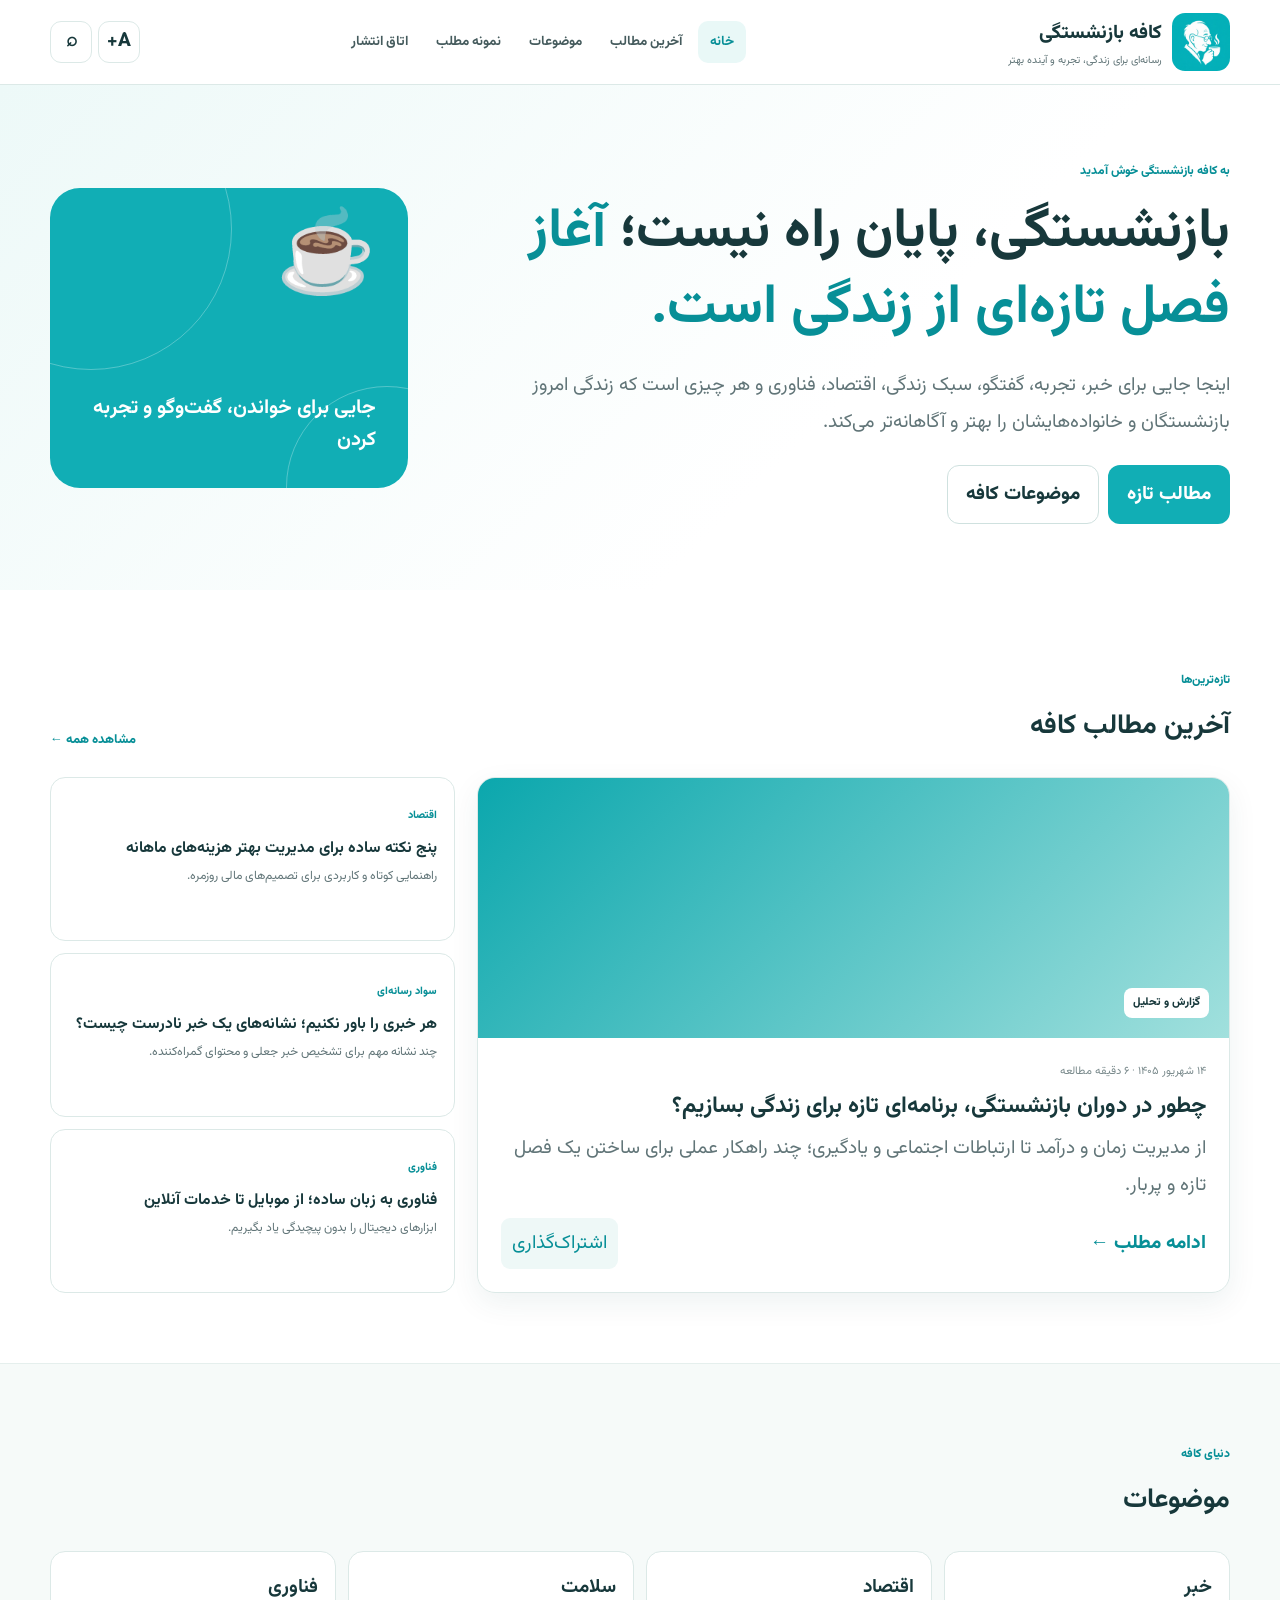
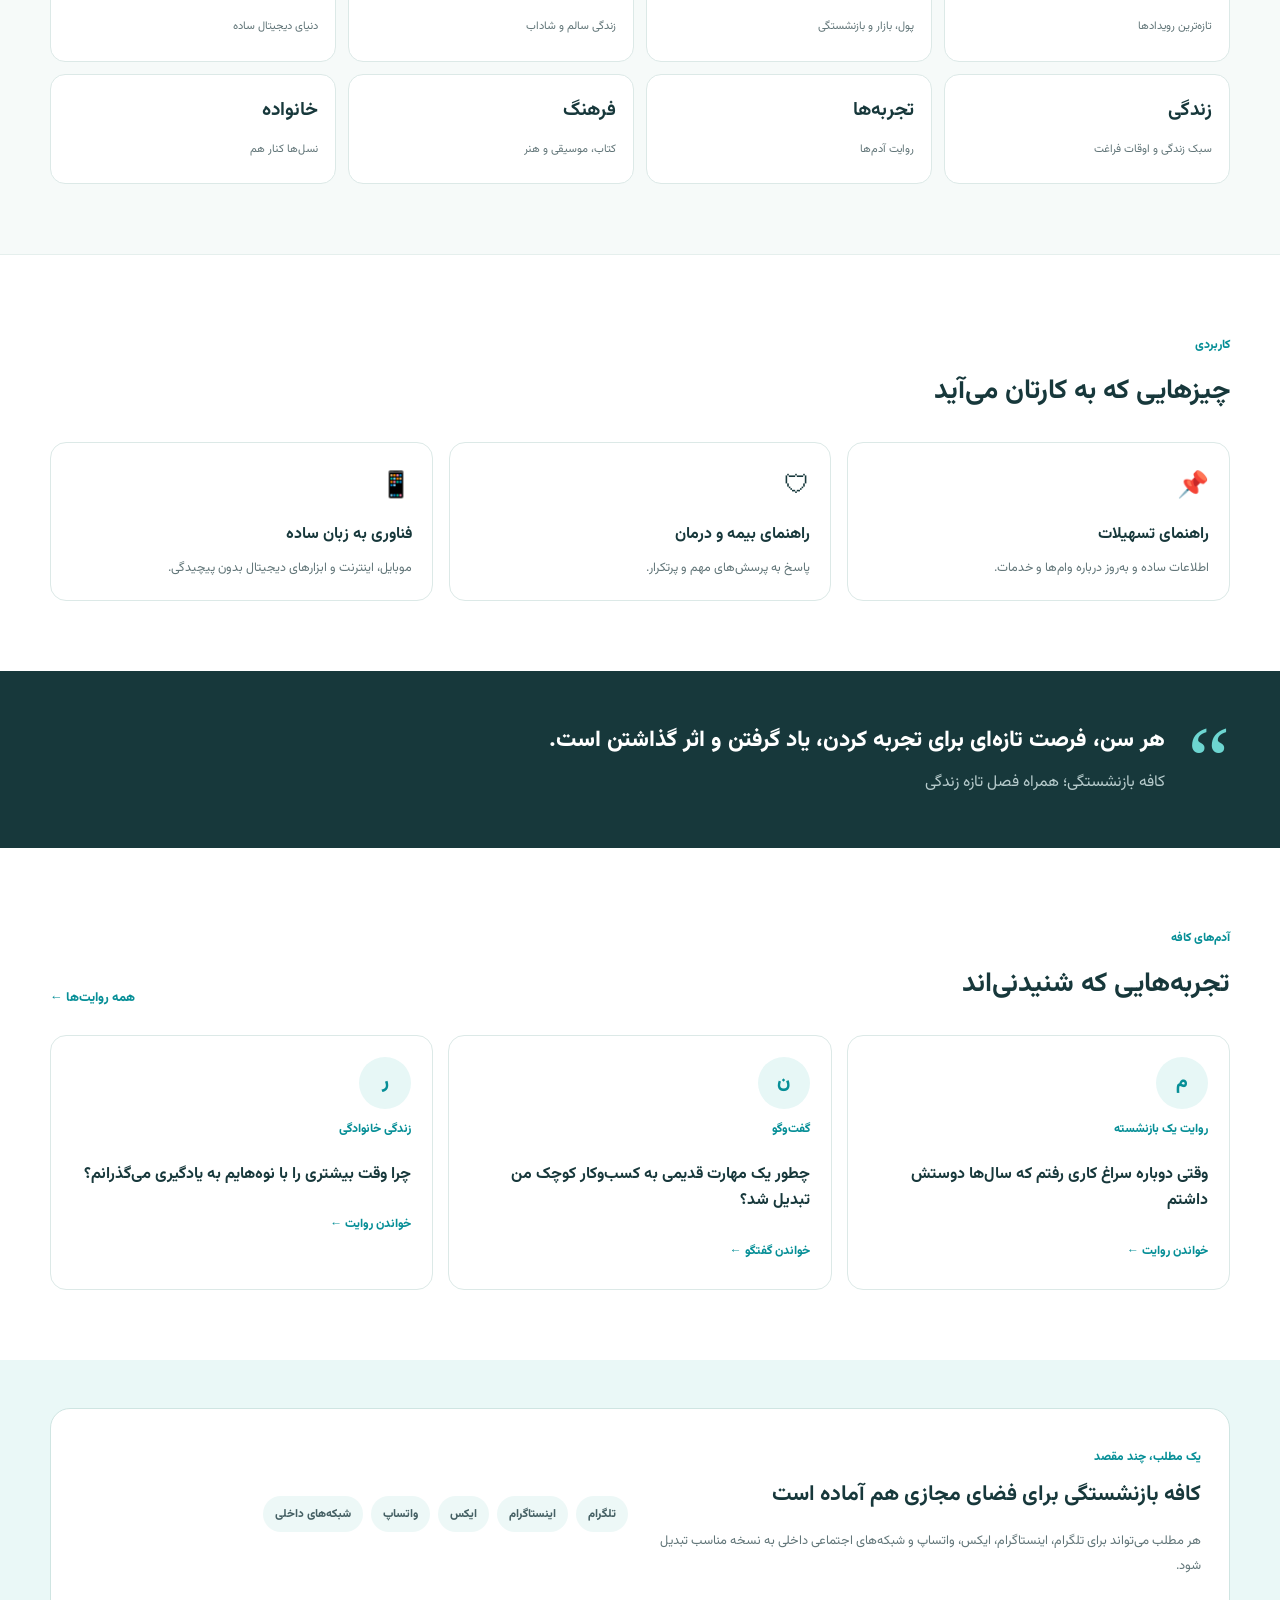
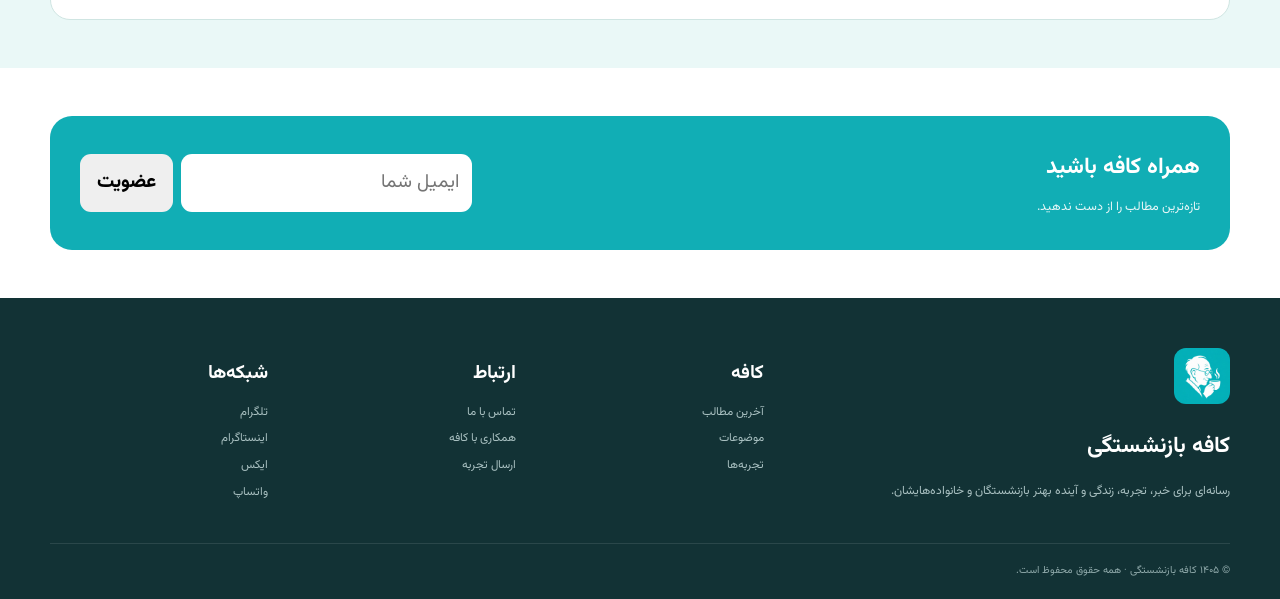
==== index.html @ 7bbfee40 "Add files via upload" ====
<!doctype html><html lang="fa" dir="rtl"><head><meta charset="utf-8"><meta name="viewport" content="width=device-width,initial-scale=1"><title>کافه بازنشستگی | رسانه‌ای برای زندگی، تجربه و آینده بهتر</title><meta name="description" content="کافه بازنشستگی؛ رسانه‌ای برای خبر، زندگی، تجربه، اقتصاد، سلامت و فناوری."><link rel="preconnect" href="https://fonts.googleapis.com"><link rel="preconnect" href="https://fonts.gstatic.com" crossorigin><link href="https://fonts.googleapis.com/css2?family=Vazirmatn:wght@400;500;600;700;800&display=swap" rel="stylesheet"><link rel="stylesheet" href="style.css"></head><body>
<a class="skip" href="#main">پرش به محتوای اصلی</a><header><div class="container head"><a class="brand" href="index.html"><img src="assets/logo.png" alt="لوگوی کافه بازنشستگی"><span><strong>کافه بازنشستگی</strong><small>رسانه‌ای برای زندگی، تجربه و آینده بهتر</small></span></a><button class="menu" aria-expanded="false">☰ منو</button><nav class="nav"><a class="active" href="index.html">خانه</a><a href="category.html">آخرین مطالب</a><a href="#topics">موضوعات</a><a href="article.html">نمونه مطلب</a><a href="publisher.html">اتاق انتشار</a></nav><div class="actions"><button id="text-size">A+</button><button class="search-button" aria-label="جست‌وجو">⌕</button></div></div><div class="search"><div class="container"><input placeholder="در کافه بازنشستگی جست‌وجو کنید"><button class="search-close">بستن</button></div></div></header>
<main id="main"><section class="hero"><div class="container hero-grid"><div><span class="eyebrow">به کافه بازنشستگی خوش آمدید</span><h1>بازنشستگی، پایان راه نیست؛ <em>آغاز فصل تازه‌ای از زندگی است.</em></h1><p>اینجا جایی برای خبر، تجربه، گفتگو، سبک زندگی، اقتصاد، فناوری و هر چیزی است که زندگی امروز بازنشستگان و خانواده‌هایشان را بهتر و آگاهانه‌تر می‌کند.</p><div class="buttons"><a class="btn primary" href="#latest">مطالب تازه</a><a class="btn secondary" href="#topics">موضوعات کافه</a></div></div><div class="hero-visual"><span class="symbol">☕</span><strong>جایی برای خواندن، گفت‌وگو و تجربه کردن</strong></div></div></section>
<section class="section" id="latest"><div class="container"><div class="section-head"><div><span class="eyebrow">تازه‌ترین‌ها</span><h2>آخرین مطالب کافه</h2></div><a class="more" href="category.html">مشاهده همه ←</a></div><div class="grid-feature"><article class="feature"><div class="visual"><span>گزارش و تحلیل</span></div><div class="body"><div class="meta">۱۴ شهریور ۱۴۰۵ · ۶ دقیقه مطالعه</div><h3>چطور در دوران بازنشستگی، برنامه‌ای تازه برای زندگی بسازیم؟</h3><p>از مدیریت زمان و درآمد تا ارتباطات اجتماعی و یادگیری؛ چند راهکار عملی برای ساختن یک فصل تازه و پربار.</p><div class="article-actions"><a href="article.html">ادامه مطلب ←</a><button class="share" data-share data-title="چطور در دوران بازنشستگی، برنامه‌ای تازه برای زندگی بسازیم؟">اشتراک‌گذاری</button></div></div></article><div class="mini-list"><article class="mini"><span class="tag">اقتصاد</span><h3>پنج نکته ساده برای مدیریت بهتر هزینه‌های ماهانه</h3><p>راهنمایی کوتاه و کاربردی برای تصمیم‌های مالی روزمره.</p></article><article class="mini"><span class="tag">سواد رسانه‌ای</span><h3>هر خبری را باور نکنیم؛ نشانه‌های یک خبر نادرست چیست؟</h3><p>چند نشانه مهم برای تشخیص خبر جعلی و محتوای گمراه‌کننده.</p></article><article class="mini"><span class="tag">فناوری</span><h3>فناوری به زبان ساده؛ از موبایل تا خدمات آنلاین</h3><p>ابزارهای دیجیتال را بدون پیچیدگی یاد بگیریم.</p></article></div></div></div></section>
<section class="section topics" id="topics"><div class="container"><div class="section-head"><div><span class="eyebrow">دنیای کافه</span><h2>موضوعات</h2></div></div><div class="topic-grid"><a class="topic" href="category.html"><strong>خبر</strong><small>تازه‌ترین رویدادها</small></a><a class="topic" href="category.html"><strong>اقتصاد</strong><small>پول، بازار و بازنشستگی</small></a><a class="topic" href="category.html"><strong>سلامت</strong><small>زندگی سالم و شاداب</small></a><a class="topic" href="category.html"><strong>فناوری</strong><small>دنیای دیجیتال ساده</small></a><a class="topic" href="category.html"><strong>زندگی</strong><small>سبک زندگی و اوقات فراغت</small></a><a class="topic" href="category.html"><strong>تجربه‌ها</strong><small>روایت آدم‌ها</small></a><a class="topic" href="category.html"><strong>فرهنگ</strong><small>کتاب، موسیقی و هنر</small></a><a class="topic" href="category.html"><strong>خانواده</strong><small>نسل‌ها کنار هم</small></a></div></div></section>
<section class="section"><div class="container"><div class="section-head"><div><span class="eyebrow">کاربردی</span><h2>چیزهایی که به کارتان می‌آید</h2></div></div><div class="cards"><article class="card"><div class="card-icon">📌</div><h3>راهنمای تسهیلات</h3><p>اطلاعات ساده و به‌روز درباره وام‌ها و خدمات.</p></article><article class="card"><div class="card-icon">🛡</div><h3>راهنمای بیمه و درمان</h3><p>پاسخ به پرسش‌های مهم و پرتکرار.</p></article><article class="card"><div class="card-icon">📱</div><h3>فناوری به زبان ساده</h3><p>موبایل، اینترنت و ابزارهای دیجیتال بدون پیچیدگی.</p></article></div></div></section>
<section class="quote"><div class="container quote-box"><div class="quote-mark">“</div><div><p>هر سن، فرصت تازه‌ای برای تجربه کردن، یاد گرفتن و اثر گذاشتن است.</p><small>کافه بازنشستگی؛ همراه فصل تازه زندگی</small></div></div></section>
<section class="section"><div class="container"><div class="section-head"><div><span class="eyebrow">آدم‌های کافه</span><h2>تجربه‌هایی که شنیدنی‌اند</h2></div><a class="more" href="category.html">همه روایت‌ها ←</a></div><div class="stories"><article class="story"><div class="avatar">م</div><span class="eyebrow">روایت یک بازنشسته</span><h3>وقتی دوباره سراغ کاری رفتم که سال‌ها دوستش داشتم</h3><a class="more" href="article.html">خواندن روایت ←</a></article><article class="story"><div class="avatar">ن</div><span class="eyebrow">گفت‌وگو</span><h3>چطور یک مهارت قدیمی به کسب‌وکار کوچک من تبدیل شد؟</h3><a class="more" href="article.html">خواندن گفتگو ←</a></article><article class="story"><div class="avatar">ر</div><span class="eyebrow">زندگی خانوادگی</span><h3>چرا وقت بیشتری را با نوه‌هایم به یادگیری می‌گذرانم؟</h3><a class="more" href="article.html">خواندن روایت ←</a></article></div></div></section>
<section class="social"><div class="container social-box"><div><span class="eyebrow">یک مطلب، چند مقصد</span><h2>کافه بازنشستگی برای فضای مجازی هم آماده است</h2><p>هر مطلب می‌تواند برای تلگرام، اینستاگرام، ایکس، واتساپ و شبکه‌های اجتماعی داخلی به نسخه مناسب تبدیل شود.</p></div><div class="pills"><span class="pill">تلگرام</span><span class="pill">اینستاگرام</span><span class="pill">ایکس</span><span class="pill">واتساپ</span><span class="pill">شبکه‌های داخلی</span></div></div></section>
<section class="newsletter"><div class="container newsletter-box"><div><h2>همراه کافه باشید</h2><p>تازه‌ترین مطالب را از دست ندهید.</p></div><form class="newsletter-form" onsubmit="event.preventDefault();alert('عضویت در نسخه نهایی ثبت خواهد شد.');"><input type="email" required placeholder="ایمیل شما"><button>عضویت</button></form></div></section></main>
<footer><div class="container foot-grid"><div class="foot-brand"><img src="assets/logo.png" alt=""><h3>کافه بازنشستگی</h3><p>رسانه‌ای برای خبر، تجربه، زندگی و آینده بهتر بازنشستگان و خانواده‌هایشان.</p></div><div><h4>کافه</h4><a href="category.html">آخرین مطالب</a><a href="#topics">موضوعات</a><a href="article.html">تجربه‌ها</a></div><div><h4>ارتباط</h4><a href="#">تماس با ما</a><a href="#">همکاری با کافه</a><a href="#">ارسال تجربه</a></div><div><h4>شبکه‌ها</h4><a href="#">تلگرام</a><a href="#">اینستاگرام</a><a href="#">ایکس</a><a href="#">واتساپ</a></div></div><div class="container copy">© ۱۴۰۵ کافه بازنشستگی · همه حقوق محفوظ است.</div></footer><div class="toast"></div><script src="script.js"></script></body></html>
---- style.css ----
:root{--p:#11aeb5;--pd:#078f97;--ink:#17383b;--muted:#617578;--bg:#f6faf9;--card:#fff;--line:#dce9e7;--gold:#d3a64b;--base:19px;--radius:18px}
*{box-sizing:border-box}html{scroll-behavior:smooth}body{margin:0;font-family:"Vazirmatn",Tahoma,sans-serif;font-size:var(--base);line-height:1.95;color:var(--ink);background:#fff}a{text-decoration:none;color:inherit}button,input,textarea{font:inherit}.container{width:min(1180px,calc(100% - 36px));margin:auto}.skip{position:absolute;top:-60px;right:12px;background:var(--ink);color:#fff;padding:8px 14px;border-radius:8px;z-index:100}.skip:focus{top:10px}
header{position:sticky;top:0;z-index:40;background:rgba(255,255,255,.97);border-bottom:1px solid var(--line);backdrop-filter:blur(10px)}.head{min-height:84px;display:flex;align-items:center;gap:18px}.brand{display:flex;align-items:center;gap:10px;min-width:285px}.brand img{width:58px;height:58px;object-fit:contain;border-radius:13px}.brand strong{display:block;font-size:1.2rem;font-weight:800}.brand small{display:block;color:var(--muted);font-size:.66rem;line-height:1.5}.nav{display:flex;justify-content:center;gap:4px;flex:1}.nav a{font-size:.84rem;font-weight:700;color:#455b5d;padding:8px 12px;border-radius:10px}.nav a:hover,.nav a.active{background:#e9f8f7;color:var(--pd)}.actions{display:flex;gap:6px}.actions button,.menu{height:42px;min-width:42px;border:1px solid var(--line);background:#fff;border-radius:11px;cursor:pointer;color:var(--ink);font-weight:800}.menu{display:none;padding:0 12px}
.search{display:none;border-top:1px solid var(--line);padding:10px 0}.search.open{display:block}.search .container{display:flex;gap:8px}.search input{flex:1;padding:11px 14px;border:1px solid var(--line);border-radius:11px}.search button{border:0;border-radius:11px;padding:0 15px;background:#edf8f7}
.hero{background:linear-gradient(135deg,#edf9f8,#fff 65%);padding:66px 0}.hero-grid{display:grid;grid-template-columns:1.5fr .7fr;align-items:center;gap:55px}.eyebrow{color:var(--pd);font-size:.75rem;font-weight:800}.hero h1{font-size:clamp(2.1rem,4.3vw,3.6rem);line-height:1.38;margin:8px 0 16px}.hero h1 em{font-style:normal;color:var(--pd)}.hero p{color:var(--muted);max-width:790px}.buttons{display:flex;gap:9px;flex-wrap:wrap;margin-top:24px}.btn{border:1px solid transparent;border-radius:12px;padding:10px 18px;font-weight:800;cursor:pointer;display:inline-flex;align-items:center;justify-content:center}.primary{background:var(--p);color:#fff}.secondary{background:#fff;border-color:#cfe1df}.hero-visual{height:300px;background:var(--p);border-radius:30px;padding:32px;color:#fff;display:flex;flex-direction:column;justify-content:space-between;overflow:hidden;position:relative}.hero-visual:before,.hero-visual:after{content:"";position:absolute;border:1px solid rgba(255,255,255,.28);border-radius:50%}.hero-visual:before{width:280px;height:280px;left:-100px;top:-100px}.hero-visual:after{width:200px;height:200px;right:-80px;bottom:-100px}.hero-visual .symbol{font-size:5rem;line-height:1}.hero-visual strong{font-size:1.25rem;line-height:1.6;display:block;position:relative}.section{padding:70px 0}.section-head{display:flex;justify-content:space-between;align-items:end;margin-bottom:24px}.section-head h2{margin:3px 0 0;font-size:1.7rem}.more{color:var(--pd);font-weight:800;font-size:.8rem}
.grid-feature{display:grid;grid-template-columns:1.3fr .7fr;gap:22px}.feature{border:1px solid var(--line);border-radius:var(--radius);overflow:hidden;box-shadow:0 10px 30px rgba(17,70,74,.07)}.visual{height:260px;background:linear-gradient(135deg,#0ba7ad,#a1e0dd);padding:20px;display:flex;align-items:end}.visual span{background:#fff;border-radius:8px;padding:4px 9px;font-size:.7rem;font-weight:800}.body{padding:23px}.meta{font-size:.7rem;color:#7b8b8d}.body h3{font-size:1.42rem;line-height:1.55;margin:6px 0}.body p{color:var(--muted);margin:0 0 14px}.article-actions{display:flex;justify-content:space-between;align-items:center}.article-actions a{color:var(--pd);font-weight:800}.share{border:0;background:#eef8f7;color:var(--pd);padding:7px 11px;border-radius:9px;cursor:pointer}.mini-list{display:grid;gap:12px}.mini{border:1px solid var(--line);border-radius:15px;padding:17px;background:#fff}.mini .tag{color:var(--pd);font-size:.67rem;font-weight:800}.mini h3{font-size:.98rem;line-height:1.6;margin:4px 0}.mini p{font-size:.76rem;color:var(--muted);margin:0}.topics{background:var(--bg);border-block:1px solid #e5efed}.topic-grid{display:grid;grid-template-columns:repeat(4,1fr);gap:12px}.topic{background:#fff;border:1px solid var(--line);border-radius:15px;padding:17px}.topic strong{display:block}.topic small{color:var(--muted);font-size:.7rem}.cards{display:grid;grid-template-columns:repeat(3,1fr);gap:16px}.card{border:1px solid var(--line);border-radius:16px;padding:20px;background:#fff}.card-icon{font-size:1.6rem}.card h3{font-size:1rem;margin:6px 0}.card p{font-size:.78rem;color:var(--muted);margin:0}.quote{background:var(--ink);color:#fff}.quote-box{padding:48px 0;display:flex;gap:22px;align-items:center}.quote-mark{font:6rem Georgia;color:#6dd6d1;line-height:.6}.quote p{font-size:1.4rem;font-weight:800;margin:0}.quote small{color:#b7cbcc}.stories{display:grid;grid-template-columns:repeat(3,1fr);gap:15px}.story{border:1px solid var(--line);border-radius:16px;padding:21px}.avatar{width:52px;height:52px;border-radius:50%;display:grid;place-items:center;background:#e7f7f6;color:var(--pd);font-weight:800}.story h3{font-size:1rem;line-height:1.65}.story a{font-size:.75rem;color:var(--pd);font-weight:800}
.social{background:#eaf8f7;padding:48px 0}.social-box{border:1px solid #cfe5e2;border-radius:20px;padding:28px;background:#fff;display:grid;grid-template-columns:1fr 1fr;gap:25px}.social-box h2{margin:0;font-size:1.35rem}.social-box p{color:var(--muted);font-size:.8rem}.pills{display:flex;gap:8px;flex-wrap:wrap;align-content:center}.pill{background:#edf8f7;border-radius:999px;padding:7px 12px;font-size:.72rem;font-weight:800;color:#456064}
.newsletter{padding:48px 0}.newsletter-box{background:var(--p);color:#fff;border-radius:22px;padding:30px;display:flex;justify-content:space-between;gap:25px;align-items:center}.newsletter-box h2{margin:0;font-size:1.4rem}.newsletter-box p{margin:5px 0 0;opacity:.9;font-size:.78rem}.newsletter-form{display:flex;gap:8px;min-width:380px}.newsletter-form input{flex:1;border:0;border-radius:11px;padding:10px 13px}.newsletter-form button{border:0;border-radius:11px;padding:0 17px;font-weight:800}
footer{background:#123235;color:#dbe8e8;padding:50px 0 0}.foot-grid{display:grid;grid-template-columns:2fr 1fr 1fr 1fr;gap:30px}.foot-brand img{width:56px;height:56px;background:#fff;border-radius:12px}.foot-grid h3,.foot-grid h4{color:#fff;margin:7px 0}.foot-grid a{display:block;color:#a9c0c1;font-size:.73rem;padding:2px 0}.foot-brand p{color:#a9c0c1;font-size:.75rem}.copy{border-top:1px solid rgba(255,255,255,.1);margin-top:28px;padding:17px 0;color:#8fa9aa;font-size:.65rem}
.article-wrap{background:#f7faf9;padding:45px 0 70px}.article-page{background:#fff;border:1px solid var(--line);border-radius:22px;max-width:900px;margin:auto;padding:38px}.article-page .category{color:var(--pd);font-size:.75rem;font-weight:800}.article-page h1{font-size:2.2rem;line-height:1.5;margin:8px 0}.article-page .lead{font-size:1.05rem;color:#526a6d;border-right:4px solid var(--p);padding-right:15px}.article-page .content{margin-top:28px}.article-page .content h2{font-size:1.3rem;margin-top:30px}.article-page .content p{color:#40595c}.share-panel{margin-top:35px;padding:18px;background:#f2f8f7;border-radius:15px}.share-panel strong{display:block;margin-bottom:9px}.share-links{display:flex;gap:7px;flex-wrap:wrap}.share-links button{border:0;border-radius:9px;padding:7px 11px;cursor:pointer;background:#fff}
.category-page{padding:45px 0 70px}.category-head{padding:25px;border:1px solid var(--line);border-radius:20px;background:#eef9f8;margin-bottom:22px}.category-head h1{margin:0;font-size:2rem}.category-head p{color:var(--muted);margin:4px 0 0}.post-grid{display:grid;grid-template-columns:repeat(3,1fr);gap:16px}.post-card{border:1px solid var(--line);border-radius:16px;overflow:hidden;background:#fff}.post-card .thumb{height:150px;background:linear-gradient(135deg,#bcebe8,#edf9f8)}.post-card .pad{padding:16px}.post-card h3{font-size:1rem;line-height:1.6;margin:5px 0}.post-card p{font-size:.76rem;color:var(--muted);margin:0}.post-card a{display:inline-block;color:var(--pd);font-size:.75rem;font-weight:800;margin-top:8px}
.admin{background:#f3f7f6;padding:45px 0 70px}.admin-grid{display:grid;grid-template-columns:1.2fr .8fr;gap:18px}.panel{background:#fff;border:1px solid var(--line);border-radius:18px;padding:24px}.panel h1,.panel h2{margin-top:0}.field{margin-bottom:14px}.field label{display:block;font-weight:800;font-size:.78rem;margin-bottom:5px}.field input,.field textarea{width:100%;border:1px solid var(--line);border-radius:10px;padding:10px 12px}.field textarea{min-height:130px;resize:vertical}.checklist{display:grid;gap:8px}.check{padding:10px;border-radius:10px;background:#f1f8f7}.check input{accent-color:var(--p)}.output{white-space:pre-wrap;background:#173b3e;color:#e8f4f3;border-radius:12px;padding:15px;font-size:.76rem;min-height:160px}
.toast{position:fixed;bottom:20px;right:20px;background:#173b3e;color:#fff;border-radius:10px;padding:10px 14px;opacity:0;transform:translateY(8px);transition:.2s;z-index:90;font-size:.75rem}.toast.show{opacity:1;transform:none}
@media(max-width:950px){.nav{display:none}.menu{display:block}.nav.open{display:flex;position:absolute;top:84px;right:0;left:0;background:#fff;flex-direction:column;padding:10px 18px;border-bottom:1px solid var(--line);box-shadow:0 12px 30px rgba(0,0,0,.07)}.nav.open a{width:100%}.hero-grid,.grid-feature,.social-box,.admin-grid{grid-template-columns:1fr}.hero-visual{height:230px}.topic-grid{grid-template-columns:repeat(2,1fr)}.newsletter-box{display:block}.newsletter-form{min-width:0;margin-top:18px}.foot-grid{grid-template-columns:2fr 1fr 1fr}}
@media(max-width:600px){:root{--base:18px}.container{width:calc(100% - 28px)}.brand{min-width:0;flex:1}.brand img{width:50px;height:50px}.brand strong{font-size:1rem}.brand small{font-size:.6rem}.actions .search-button{display:none}.hero{padding:48px 0}.hero h1{font-size:2rem}.section{padding:52px 0}.topic-grid,.cards,.stories,.post-grid{grid-template-columns:1fr}.section-head{align-items:flex-start}.section-head h2{font-size:1.45rem}.article-page{padding:22px}.article-page h1{font-size:1.65rem}.newsletter-form{flex-direction:column}.foot-grid{grid-template-columns:1fr 1fr}.foot-brand{grid-column:1/-1}}

/* CMS */
.admin{padding:55px 0 80px;background:var(--bg);min-height:calc(100vh - 84px)}
.panel{background:#fff;border:1px solid var(--line);border-radius:18px;padding:24px;box-shadow:0 10px 30px rgba(17,70,74,.06)}
.auth-box{max-width:560px;margin:40px auto}.auth-box h1,.admin-top h1{margin:6px 0 8px}
.field{display:grid;gap:7px;margin:14px 0}.field label{font-weight:800;font-size:.86rem}.field input,.field textarea,.field select{width:100%;border:1px solid #cfe0de;border-radius:11px;padding:11px 13px;background:#fff;color:var(--ink);outline:none}.field input:focus,.field textarea:focus,.field select:focus{border-color:var(--p);box-shadow:0 0 0 3px rgba(17,174,181,.10)}.field textarea{resize:vertical;min-height:110px}.hint{color:var(--muted);font-size:.7rem}.two{display:grid;grid-template-columns:1fr 1fr;gap:12px}.admin-grid{display:grid;grid-template-columns:1.35fr .9fr;gap:18px}.admin-top{display:flex;justify-content:space-between;align-items:end;margin-bottom:18px}.buttons{display:flex;gap:9px;flex-wrap:wrap}.error{color:#a33;margin-top:10px;font-size:.8rem}.success{color:#078f70;margin-top:12px;font-weight:700}.muted{color:var(--muted)}.list-head{display:flex;justify-content:space-between;align-items:center}.list-head h2{margin:0}.posts-list{display:grid;gap:9px;margin-top:14px;max-height:720px;overflow:auto}.post-row{border:1px solid var(--line);border-radius:13px;padding:12px;display:flex;justify-content:space-between;gap:8px;align-items:center}.post-row>div:first-child{display:grid;gap:4px}.post-row strong{font-size:.86rem}.post-row small{color:var(--muted);font-size:.68rem}.status{font-size:.63rem;font-weight:800;width:max-content;padding:2px 7px;border-radius:999px;background:#eef4f3}.status.published{background:#e6f7f2;color:#08775d}.row-actions{display:flex;gap:5px}.row-actions button{border:1px solid var(--line);background:#fff;border-radius:8px;padding:5px 8px;cursor:pointer;color:var(--ink)}
.article-cover{height:330px;border-radius:20px;background-size:cover;background-position:center;margin-bottom:24px}
@media(max-width:850px){.admin-grid{grid-template-columns:1fr}.admin-top{align-items:start;gap:15px;flex-direction:column}.two{grid-template-columns:1fr}.post-row{align-items:flex-start;flex-direction:column}.row-actions{width:100%}.row-actions button{flex:1}}
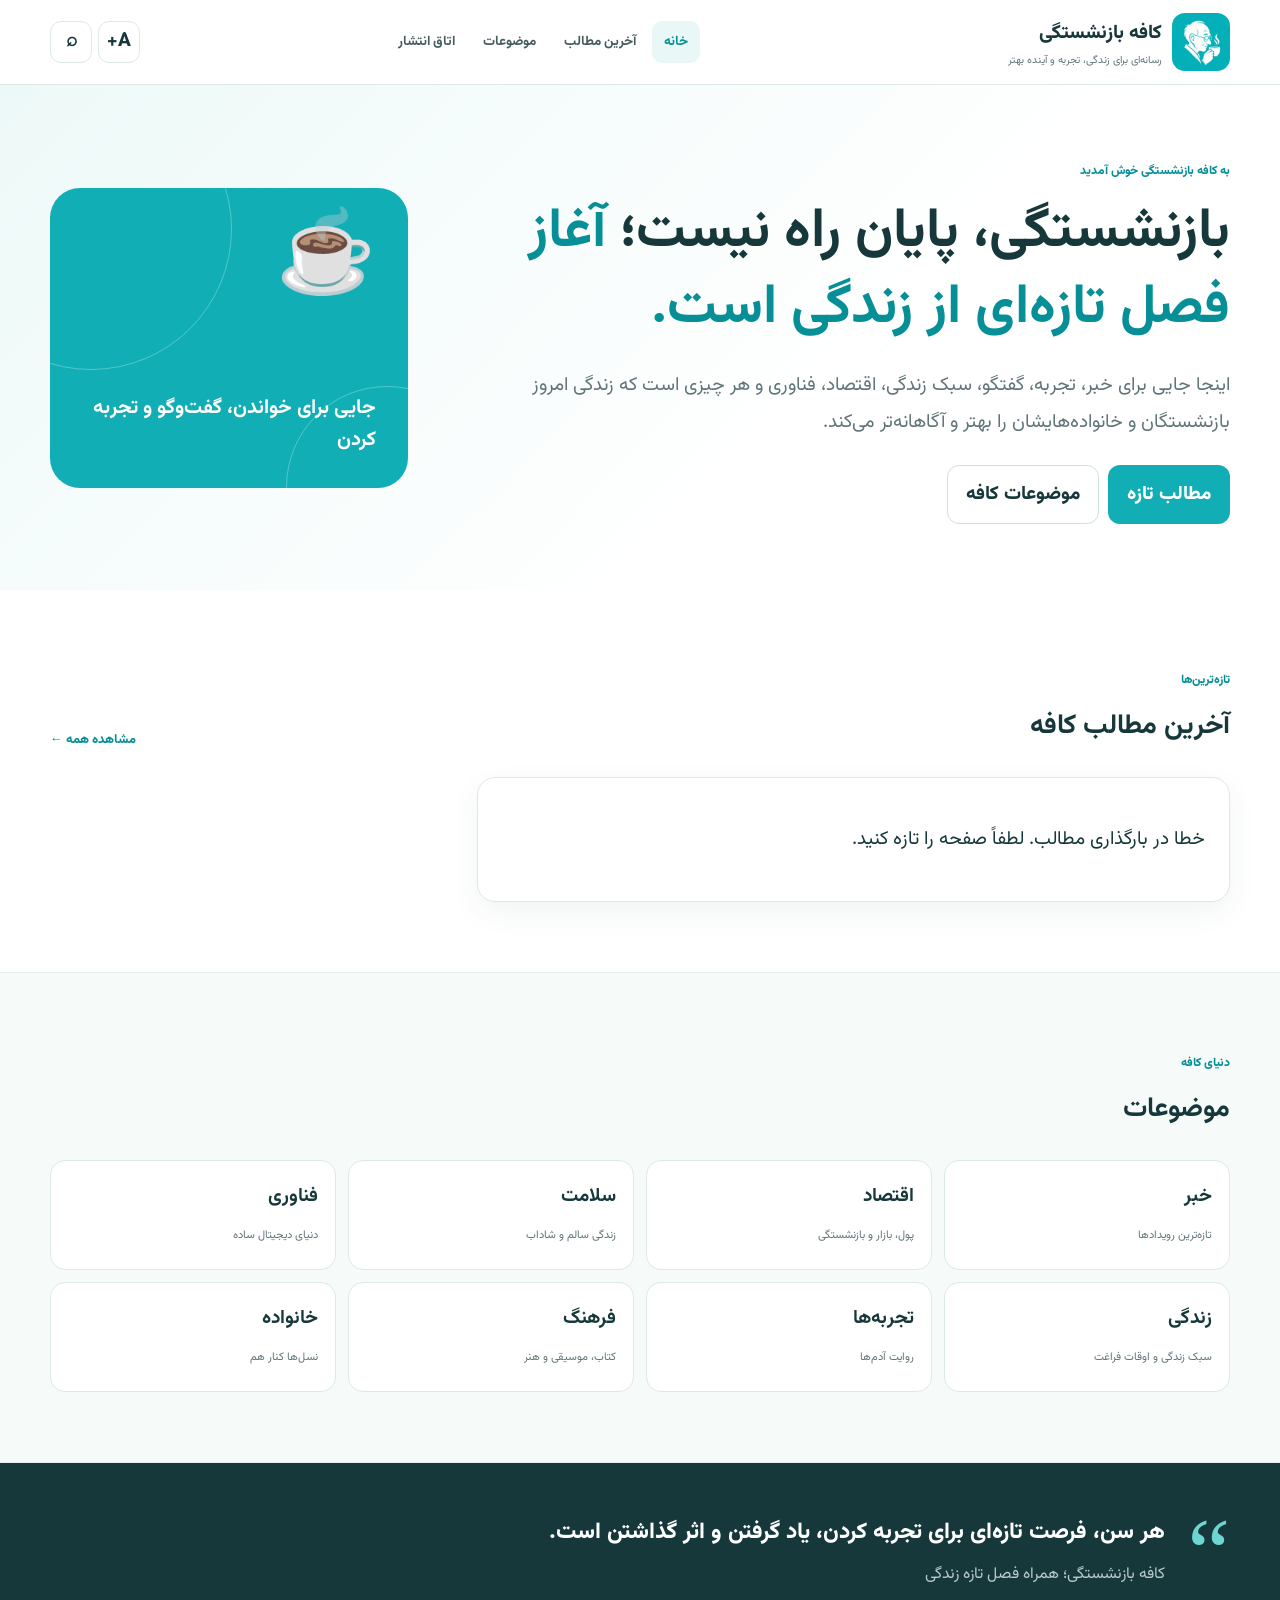
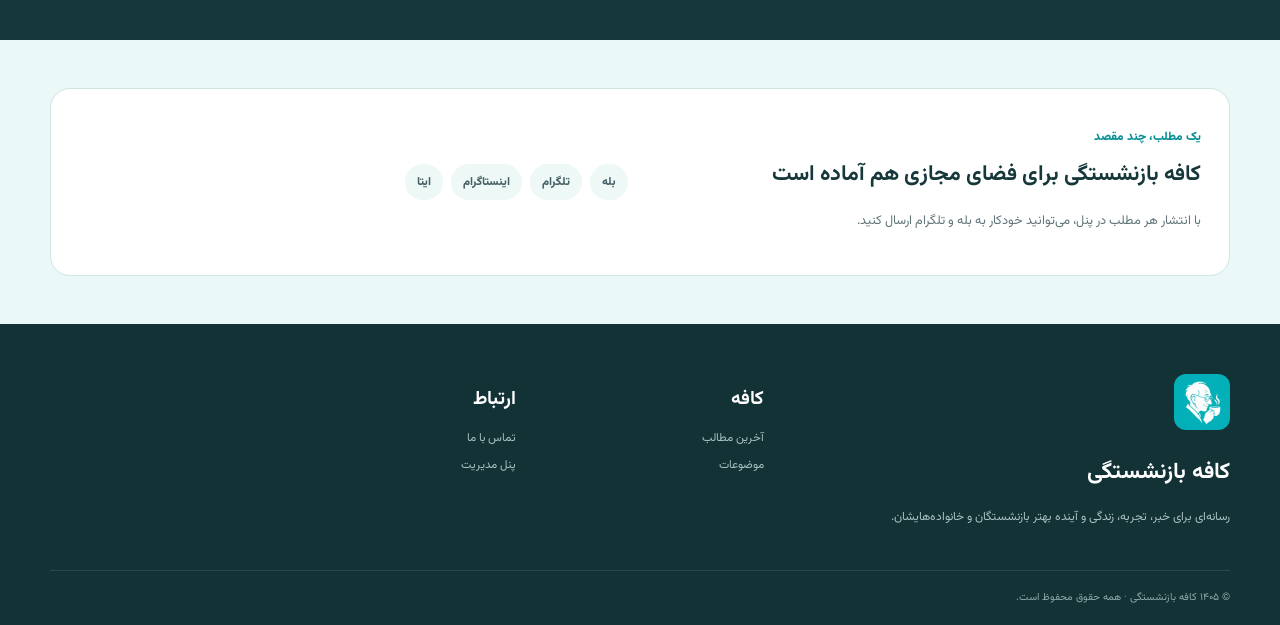
==== commit dbef3693: "Add files via upload" ====
--- a/index.html
+++ b/index.html
@@ -1,11 +1,119 @@
-<!doctype html><html lang="fa" dir="rtl"><head><meta charset="utf-8"><meta name="viewport" content="width=device-width,initial-scale=1"><title>کافه بازنشستگی | رسانه‌ای برای زندگی، تجربه و آینده بهتر</title><meta name="description" content="کافه بازنشستگی؛ رسانه‌ای برای خبر، زندگی، تجربه، اقتصاد، سلامت و فناوری."><link rel="preconnect" href="https://fonts.googleapis.com"><link rel="preconnect" href="https://fonts.gstatic.com" crossorigin><link href="https://fonts.googleapis.com/css2?family=Vazirmatn:wght@400;500;600;700;800&display=swap" rel="stylesheet"><link rel="stylesheet" href="style.css"></head><body>
-<a class="skip" href="#main">پرش به محتوای اصلی</a><header><div class="container head"><a class="brand" href="index.html"><img src="assets/logo.png" alt="لوگوی کافه بازنشستگی"><span><strong>کافه بازنشستگی</strong><small>رسانه‌ای برای زندگی، تجربه و آینده بهتر</small></span></a><button class="menu" aria-expanded="false">☰ منو</button><nav class="nav"><a class="active" href="index.html">خانه</a><a href="category.html">آخرین مطالب</a><a href="#topics">موضوعات</a><a href="article.html">نمونه مطلب</a><a href="publisher.html">اتاق انتشار</a></nav><div class="actions"><button id="text-size">A+</button><button class="search-button" aria-label="جست‌وجو">⌕</button></div></div><div class="search"><div class="container"><input placeholder="در کافه بازنشستگی جست‌وجو کنید"><button class="search-close">بستن</button></div></div></header>
-<main id="main"><section class="hero"><div class="container hero-grid"><div><span class="eyebrow">به کافه بازنشستگی خوش آمدید</span><h1>بازنشستگی، پایان راه نیست؛ <em>آغاز فصل تازه‌ای از زندگی است.</em></h1><p>اینجا جایی برای خبر، تجربه، گفتگو، سبک زندگی، اقتصاد، فناوری و هر چیزی است که زندگی امروز بازنشستگان و خانواده‌هایشان را بهتر و آگاهانه‌تر می‌کند.</p><div class="buttons"><a class="btn primary" href="#latest">مطالب تازه</a><a class="btn secondary" href="#topics">موضوعات کافه</a></div></div><div class="hero-visual"><span class="symbol">☕</span><strong>جایی برای خواندن، گفت‌وگو و تجربه کردن</strong></div></div></section>
-<section class="section" id="latest"><div class="container"><div class="section-head"><div><span class="eyebrow">تازه‌ترین‌ها</span><h2>آخرین مطالب کافه</h2></div><a class="more" href="category.html">مشاهده همه ←</a></div><div class="grid-feature"><article class="feature"><div class="visual"><span>گزارش و تحلیل</span></div><div class="body"><div class="meta">۱۴ شهریور ۱۴۰۵ · ۶ دقیقه مطالعه</div><h3>چطور در دوران بازنشستگی، برنامه‌ای تازه برای زندگی بسازیم؟</h3><p>از مدیریت زمان و درآمد تا ارتباطات اجتماعی و یادگیری؛ چند راهکار عملی برای ساختن یک فصل تازه و پربار.</p><div class="article-actions"><a href="article.html">ادامه مطلب ←</a><button class="share" data-share data-title="چطور در دوران بازنشستگی، برنامه‌ای تازه برای زندگی بسازیم؟">اشتراک‌گذاری</button></div></div></article><div class="mini-list"><article class="mini"><span class="tag">اقتصاد</span><h3>پنج نکته ساده برای مدیریت بهتر هزینه‌های ماهانه</h3><p>راهنمایی کوتاه و کاربردی برای تصمیم‌های مالی روزمره.</p></article><article class="mini"><span class="tag">سواد رسانه‌ای</span><h3>هر خبری را باور نکنیم؛ نشانه‌های یک خبر نادرست چیست؟</h3><p>چند نشانه مهم برای تشخیص خبر جعلی و محتوای گمراه‌کننده.</p></article><article class="mini"><span class="tag">فناوری</span><h3>فناوری به زبان ساده؛ از موبایل تا خدمات آنلاین</h3><p>ابزارهای دیجیتال را بدون پیچیدگی یاد بگیریم.</p></article></div></div></div></section>
-<section class="section topics" id="topics"><div class="container"><div class="section-head"><div><span class="eyebrow">دنیای کافه</span><h2>موضوعات</h2></div></div><div class="topic-grid"><a class="topic" href="category.html"><strong>خبر</strong><small>تازه‌ترین رویدادها</small></a><a class="topic" href="category.html"><strong>اقتصاد</strong><small>پول، بازار و بازنشستگی</small></a><a class="topic" href="category.html"><strong>سلامت</strong><small>زندگی سالم و شاداب</small></a><a class="topic" href="category.html"><strong>فناوری</strong><small>دنیای دیجیتال ساده</small></a><a class="topic" href="category.html"><strong>زندگی</strong><small>سبک زندگی و اوقات فراغت</small></a><a class="topic" href="category.html"><strong>تجربه‌ها</strong><small>روایت آدم‌ها</small></a><a class="topic" href="category.html"><strong>فرهنگ</strong><small>کتاب، موسیقی و هنر</small></a><a class="topic" href="category.html"><strong>خانواده</strong><small>نسل‌ها کنار هم</small></a></div></div></section>
-<section class="section"><div class="container"><div class="section-head"><div><span class="eyebrow">کاربردی</span><h2>چیزهایی که به کارتان می‌آید</h2></div></div><div class="cards"><article class="card"><div class="card-icon">📌</div><h3>راهنمای تسهیلات</h3><p>اطلاعات ساده و به‌روز درباره وام‌ها و خدمات.</p></article><article class="card"><div class="card-icon">🛡</div><h3>راهنمای بیمه و درمان</h3><p>پاسخ به پرسش‌های مهم و پرتکرار.</p></article><article class="card"><div class="card-icon">📱</div><h3>فناوری به زبان ساده</h3><p>موبایل، اینترنت و ابزارهای دیجیتال بدون پیچیدگی.</p></article></div></div></section>
-<section class="quote"><div class="container quote-box"><div class="quote-mark">“</div><div><p>هر سن، فرصت تازه‌ای برای تجربه کردن، یاد گرفتن و اثر گذاشتن است.</p><small>کافه بازنشستگی؛ همراه فصل تازه زندگی</small></div></div></section>
-<section class="section"><div class="container"><div class="section-head"><div><span class="eyebrow">آدم‌های کافه</span><h2>تجربه‌هایی که شنیدنی‌اند</h2></div><a class="more" href="category.html">همه روایت‌ها ←</a></div><div class="stories"><article class="story"><div class="avatar">م</div><span class="eyebrow">روایت یک بازنشسته</span><h3>وقتی دوباره سراغ کاری رفتم که سال‌ها دوستش داشتم</h3><a class="more" href="article.html">خواندن روایت ←</a></article><article class="story"><div class="avatar">ن</div><span class="eyebrow">گفت‌وگو</span><h3>چطور یک مهارت قدیمی به کسب‌وکار کوچک من تبدیل شد؟</h3><a class="more" href="article.html">خواندن گفتگو ←</a></article><article class="story"><div class="avatar">ر</div><span class="eyebrow">زندگی خانوادگی</span><h3>چرا وقت بیشتری را با نوه‌هایم به یادگیری می‌گذرانم؟</h3><a class="more" href="article.html">خواندن روایت ←</a></article></div></div></section>
-<section class="social"><div class="container social-box"><div><span class="eyebrow">یک مطلب، چند مقصد</span><h2>کافه بازنشستگی برای فضای مجازی هم آماده است</h2><p>هر مطلب می‌تواند برای تلگرام، اینستاگرام، ایکس، واتساپ و شبکه‌های اجتماعی داخلی به نسخه مناسب تبدیل شود.</p></div><div class="pills"><span class="pill">تلگرام</span><span class="pill">اینستاگرام</span><span class="pill">ایکس</span><span class="pill">واتساپ</span><span class="pill">شبکه‌های داخلی</span></div></div></section>
-<section class="newsletter"><div class="container newsletter-box"><div><h2>همراه کافه باشید</h2><p>تازه‌ترین مطالب را از دست ندهید.</p></div><form class="newsletter-form" onsubmit="event.preventDefault();alert('عضویت در نسخه نهایی ثبت خواهد شد.');"><input type="email" required placeholder="ایمیل شما"><button>عضویت</button></form></div></section></main>
-<footer><div class="container foot-grid"><div class="foot-brand"><img src="assets/logo.png" alt=""><h3>کافه بازنشستگی</h3><p>رسانه‌ای برای خبر، تجربه، زندگی و آینده بهتر بازنشستگان و خانواده‌هایشان.</p></div><div><h4>کافه</h4><a href="category.html">آخرین مطالب</a><a href="#topics">موضوعات</a><a href="article.html">تجربه‌ها</a></div><div><h4>ارتباط</h4><a href="#">تماس با ما</a><a href="#">همکاری با کافه</a><a href="#">ارسال تجربه</a></div><div><h4>شبکه‌ها</h4><a href="#">تلگرام</a><a href="#">اینستاگرام</a><a href="#">ایکس</a><a href="#">واتساپ</a></div></div><div class="container copy">© ۱۴۰۵ کافه بازنشستگی · همه حقوق محفوظ است.</div></footer><div class="toast"></div><script src="script.js"></script></body></html>+<!doctype html>
+<html lang="fa" dir="rtl">
+<head>
+<meta charset="utf-8">
+<meta name="viewport" content="width=device-width,initial-scale=1">
+<title>کافه بازنشستگی | رسانه‌ای برای زندگی، تجربه و آینده بهتر</title>
+<meta name="description" content="کافه بازنشستگی؛ رسانه‌ای برای خبر، زندگی، تجربه، اقتصاد، سلامت و فناوری.">
+<link rel="preconnect" href="https://fonts.googleapis.com">
+<link rel="preconnect" href="https://fonts.gstatic.com" crossorigin>
+<link href="https://fonts.googleapis.com/css2?family=Vazirmatn:wght@400;500;600;700;800&display=swap" rel="stylesheet">
+<link rel="stylesheet" href="style.css">
+</head>
+<body>
+<a class="skip" href="#main">پرش به محتوای اصلی</a>
+<header>
+  <div class="container head">
+    <a class="brand" href="index.html"><img src="assets/logo.png" alt="لوگوی کافه بازنشستگی"><span><strong>کافه بازنشستگی</strong><small>رسانه‌ای برای زندگی، تجربه و آینده بهتر</small></span></a>
+    <button class="menu" aria-expanded="false" type="button">☰ منو</button>
+    <nav class="nav">
+      <a class="active" href="index.html">خانه</a>
+      <a href="category.html">آخرین مطالب</a>
+      <a href="#topics">موضوعات</a>
+      <a href="publisher.html">اتاق انتشار</a>
+    </nav>
+    <div class="actions">
+      <button id="text-size" type="button">A+</button>
+      <button class="search-button" type="button" aria-label="جست‌وجو">⌕</button>
+    </div>
+  </div>
+  <div class="search"><div class="container"><input placeholder="در کافه بازنشستگی جست‌وجو کنید"><button class="search-close" type="button">بستن</button></div></div>
+</header>
+<main id="main">
+  <section class="hero">
+    <div class="container hero-grid">
+      <div>
+        <span class="eyebrow">به کافه بازنشستگی خوش آمدید</span>
+        <h1>بازنشستگی، پایان راه نیست؛ <em>آغاز فصل تازه‌ای از زندگی است.</em></h1>
+        <p>اینجا جایی برای خبر، تجربه، گفتگو، سبک زندگی، اقتصاد، فناوری و هر چیزی است که زندگی امروز بازنشستگان و خانواده‌هایشان را بهتر و آگاهانه‌تر می‌کند.</p>
+        <div class="buttons">
+          <a class="btn primary" href="#latest">مطالب تازه</a>
+          <a class="btn secondary" href="#topics">موضوعات کافه</a>
+        </div>
+      </div>
+      <div class="hero-visual"><span class="symbol">☕</span><strong>جایی برای خواندن، گفت‌وگو و تجربه کردن</strong></div>
+    </div>
+  </section>
+  <section class="section" id="latest">
+    <div class="container">
+      <div class="section-head">
+        <div><span class="eyebrow">تازه‌ترین‌ها</span><h2>آخرین مطالب کافه</h2></div>
+        <a class="more" href="category.html">مشاهده همه ←</a>
+      </div>
+      <div class="grid-feature"></div>
+    </div>
+  </section>
+  <section class="section topics" id="topics">
+    <div class="container">
+      <div class="section-head"><div><span class="eyebrow">دنیای کافه</span><h2>موضوعات</h2></div></div>
+      <div class="topic-grid">
+        <a class="topic" href="category.html?category=خبر"><strong>خبر</strong><small>تازه‌ترین رویدادها</small></a>
+        <a class="topic" href="category.html?category=اقتصاد"><strong>اقتصاد</strong><small>پول، بازار و بازنشستگی</small></a>
+        <a class="topic" href="category.html?category=سلامت"><strong>سلامت</strong><small>زندگی سالم و شاداب</small></a>
+        <a class="topic" href="category.html?category=فناوری"><strong>فناوری</strong><small>دنیای دیجیتال ساده</small></a>
+        <a class="topic" href="category.html?category=زندگی"><strong>زندگی</strong><small>سبک زندگی و اوقات فراغت</small></a>
+        <a class="topic" href="category.html?category=تجربه‌ها"><strong>تجربه‌ها</strong><small>روایت آدم‌ها</small></a>
+        <a class="topic" href="category.html?category=فرهنگ"><strong>فرهنگ</strong><small>کتاب، موسیقی و هنر</small></a>
+        <a class="topic" href="category.html?category=خانواده"><strong>خانواده</strong><small>نسل‌ها کنار هم</small></a>
+      </div>
+    </div>
+  </section>
+  <section class="quote">
+    <div class="container quote-box">
+      <div class="quote-mark">“</div>
+      <div>
+        <p>هر سن، فرصت تازه‌ای برای تجربه کردن، یاد گرفتن و اثر گذاشتن است.</p>
+        <small>کافه بازنشستگی؛ همراه فصل تازه زندگی</small>
+      </div>
+    </div>
+  </section>
+  <section class="social">
+    <div class="container social-box">
+      <div>
+        <span class="eyebrow">یک مطلب، چند مقصد</span>
+        <h2>کافه بازنشستگی برای فضای مجازی هم آماده است</h2>
+        <p>با انتشار هر مطلب در پنل، می‌توانید خودکار به بله و تلگرام ارسال کنید.</p>
+      </div>
+      <div class="pills">
+        <span class="pill">بله</span>
+        <span class="pill">تلگرام</span>
+        <span class="pill">اینستاگرام</span>
+        <span class="pill">ایتا</span>
+      </div>
+    </div>
+  </section>
+</main>
+<footer>
+  <div class="container foot-grid">
+    <div class="foot-brand">
+      <img src="assets/logo.png" alt="">
+      <h3>کافه بازنشستگی</h3>
+      <p>رسانه‌ای برای خبر، تجربه، زندگی و آینده بهتر بازنشستگان و خانواده‌هایشان.</p>
+    </div>
+    <div>
+      <h4>کافه</h4>
+      <a href="category.html">آخرین مطالب</a>
+      <a href="#topics">موضوعات</a>
+    </div>
+    <div>
+      <h4>ارتباط</h4>
+      <a href="page.html?slug=contact">تماس با ما</a>
+      <a href="admin.html">پنل مدیریت</a>
+    </div>
+  </div>
+  <div class="container copy">© ۱۴۰۵ کافه بازنشستگی · همه حقوق محفوظ است.</div>
+</footer>
+<div class="toast"></div>
+<script src="script.js"></script>
+</body>
+</html>
--- a/style.css
+++ b/style.css
@@ -21,3 +21,13 @@
 .field{display:grid;gap:7px;margin:14px 0}.field label{font-weight:800;font-size:.86rem}.field input,.field textarea,.field select{width:100%;border:1px solid #cfe0de;border-radius:11px;padding:11px 13px;background:#fff;color:var(--ink);outline:none}.field input:focus,.field textarea:focus,.field select:focus{border-color:var(--p);box-shadow:0 0 0 3px rgba(17,174,181,.10)}.field textarea{resize:vertical;min-height:110px}.hint{color:var(--muted);font-size:.7rem}.two{display:grid;grid-template-columns:1fr 1fr;gap:12px}.admin-grid{display:grid;grid-template-columns:1.35fr .9fr;gap:18px}.admin-top{display:flex;justify-content:space-between;align-items:end;margin-bottom:18px}.buttons{display:flex;gap:9px;flex-wrap:wrap}.error{color:#a33;margin-top:10px;font-size:.8rem}.success{color:#078f70;margin-top:12px;font-weight:700}.muted{color:var(--muted)}.list-head{display:flex;justify-content:space-between;align-items:center}.list-head h2{margin:0}.posts-list{display:grid;gap:9px;margin-top:14px;max-height:720px;overflow:auto}.post-row{border:1px solid var(--line);border-radius:13px;padding:12px;display:flex;justify-content:space-between;gap:8px;align-items:center}.post-row>div:first-child{display:grid;gap:4px}.post-row strong{font-size:.86rem}.post-row small{color:var(--muted);font-size:.68rem}.status{font-size:.63rem;font-weight:800;width:max-content;padding:2px 7px;border-radius:999px;background:#eef4f3}.status.published{background:#e6f7f2;color:#08775d}.row-actions{display:flex;gap:5px}.row-actions button{border:1px solid var(--line);background:#fff;border-radius:8px;padding:5px 8px;cursor:pointer;color:var(--ink)}
 .article-cover{height:330px;border-radius:20px;background-size:cover;background-position:center;margin-bottom:24px}
 @media(max-width:850px){.admin-grid{grid-template-columns:1fr}.admin-top{align-items:start;gap:15px;flex-direction:column}.two{grid-template-columns:1fr}.post-row{align-items:flex-start;flex-direction:column}.row-actions{width:100%}.row-actions button{flex:1}}
+
+/* v2 admin extras */
+.admin-tabs{display:flex;gap:8px;flex-wrap:wrap;margin-bottom:18px}
+.admin-tabs button{border:1px solid var(--line);background:#fff;border-radius:999px;padding:8px 14px;cursor:pointer;font-family:inherit;font-weight:700;color:var(--ink)}
+.admin-tabs button.active{background:var(--p);color:#fff;border-color:var(--p)}
+.tab-panel{display:none}.tab-panel.active{display:block}
+.media-grid{display:grid;grid-template-columns:repeat(auto-fill,minmax(140px,1fr));gap:12px;margin-top:14px}
+.media-card{border:1px solid var(--line);border-radius:12px;padding:10px;background:#fff}
+.media-card img{width:100%;height:100px;object-fit:cover;border-radius:8px;background:#eef4f3}
+.preview-img{max-width:220px;max-height:140px;border-radius:10px;margin-top:8px}
